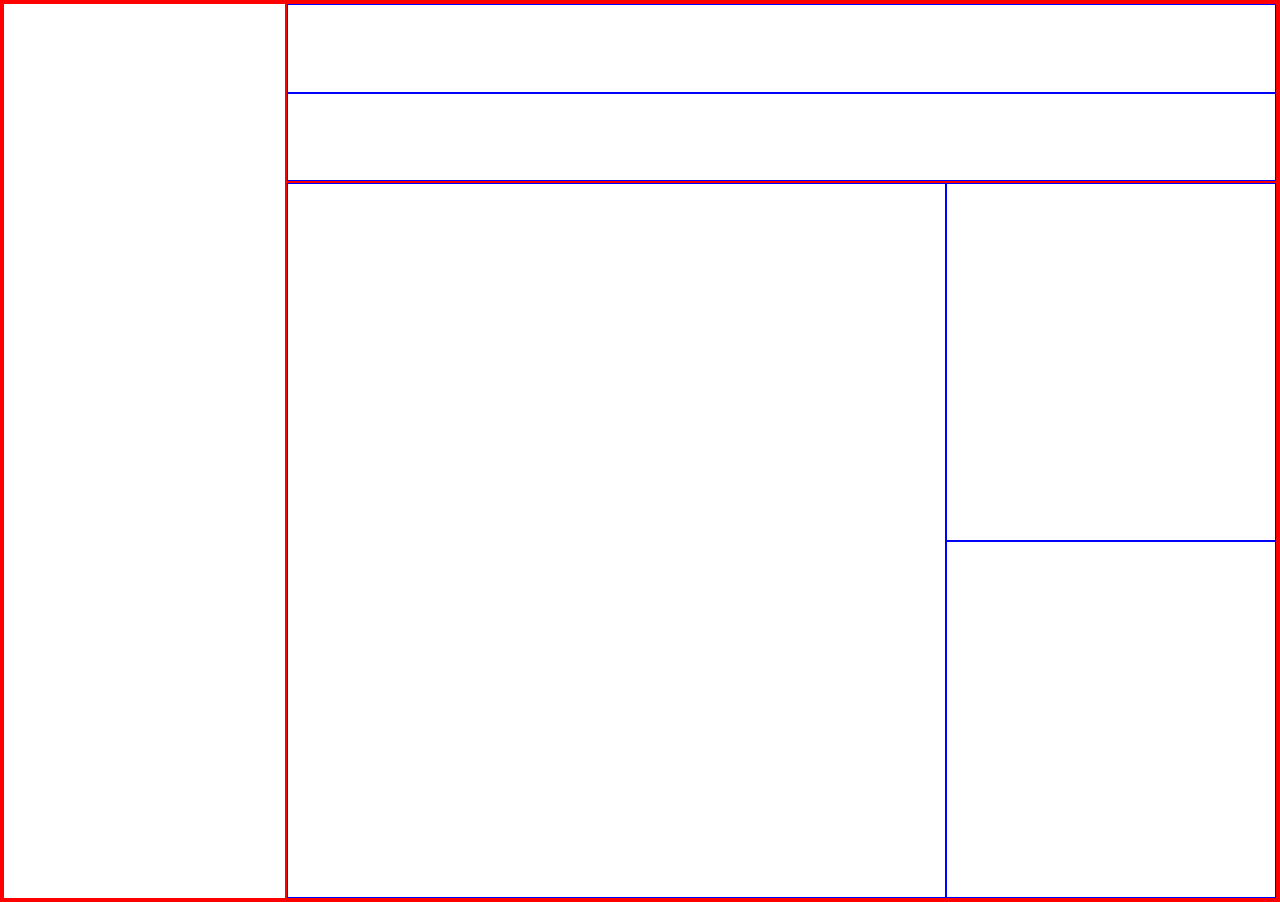
==== admin-dashboard/index.html @ 91fb395f "feat: Add subsections to the layout" ====
<!DOCTYPE html>
<html lang="en">
<head>
    <meta charset="UTF-8">
    <meta name="viewport" content="width=device-width, initial-scale=1.0">
    <title>Admin Dashboard</title>
    <link rel="stylesheet" href="styles.css">
</head>
<body>
    <div class="layout-container">
        <div class="sidebar"></div>
        
        <div class="header">
            <div class="topbar">

            </div>
            
            <div class="managing-panel">

            </div>
        </div>

        <div class="main-content">
            <div class="projects">

            </div>

            <div class="announcements">

            </div>

            <div class="trending">

            </div>
        </div>
    </div>
</body>
</html>
---- admin-dashboard/styles.css ----
body {
    box-sizing: border-box;
    height: 100vh;
}

*, *::before, *::after {
    margin: 0;
    padding: 0;
    box-sizing: inherit;
    border: 1px solid red;
}

.layout-container {
    height: 100%;
    
    display: grid;
    grid-template: 1fr 2fr 2fr / 2fr 7fr;
}

.layout-container > * > * {
    border: 1px solid blue;
}

.sidebar {
    grid-row: 1 / 4;
}

.header {
    grid-column: 2 / 3;
}



.main-content {
    grid-row: 2 / 4;

    display: grid;
    grid-template: 1fr 1fr / 2fr 1fr;
}

.main-content .projects {
    grid-row: 1 / 3;
}

.header {
    display: grid;
}
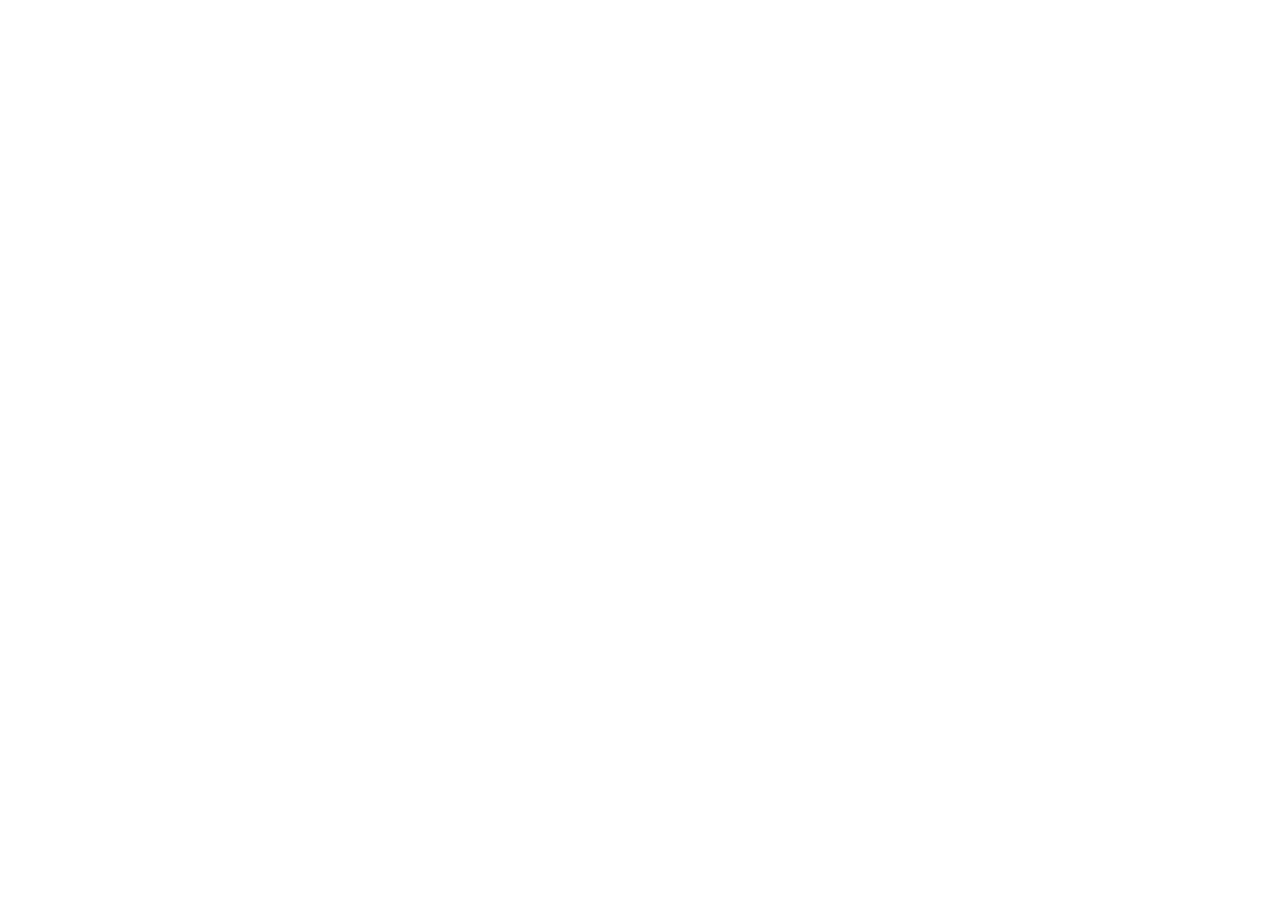
==== commit e5ed333b: "refactor: Change identation to 2 spaces" ====
--- a/admin-dashboard/index.html
+++ b/admin-dashboard/index.html
@@ -1,38 +1,41 @@
 <!DOCTYPE html>
 <html lang="en">
+
 <head>
-    <meta charset="UTF-8">
-    <meta name="viewport" content="width=device-width, initial-scale=1.0">
-    <title>Admin Dashboard</title>
-    <link rel="stylesheet" href="styles.css">
+  <meta charset="UTF-8">
+  <meta name="viewport" content="width=device-width, initial-scale=1.0">
+  <title>Admin Dashboard</title>
+  <link rel="stylesheet" href="styles.css">
 </head>
+
 <body>
-    <div class="layout-container">
-        <div class="sidebar"></div>
-        
-        <div class="header">
-            <div class="topbar">
+  <div class="layout-container">
+    <div class="sidebar"></div>
 
-            </div>
-            
-            <div class="managing-panel">
+    <div class="header">
+      <div class="topbar">
 
-            </div>
-        </div>
+      </div>
 
-        <div class="main-content">
-            <div class="projects">
+      <div class="managing-panel">
 
-            </div>
+      </div>
+    </div>
 
-            <div class="announcements">
+    <div class="main-content">
+      <div class="projects">
 
-            </div>
+      </div>
 
-            <div class="trending">
+      <div class="announcements">
 
-            </div>
-        </div>
+      </div>
+
+      <div class="trending">
+
+      </div>
     </div>
+  </div>
 </body>
+
 </html>
--- a/admin-dashboard/styles.css
+++ b/admin-dashboard/styles.css
@@ -1,48 +1,41 @@
 body {
-    box-sizing: border-box;
-    height: 100vh;
+  box-sizing: border-box;
+  height: 100vh;
 }
 
-*, *::before, *::after {
-    margin: 0;
-    padding: 0;
-    box-sizing: inherit;
-    border: 1px solid red;
+*,
+*::before,
+*::after {
+  margin: 0;
+  padding: 0;
+  box-sizing: inherit;
 }
 
 .layout-container {
-    height: 100%;
-    
-    display: grid;
-    grid-template: 1fr 2fr 2fr / 2fr 7fr;
-}
+  height: 100%;
 
-.layout-container > * > * {
-    border: 1px solid blue;
+  display: grid;
+  grid-template: 2fr 5fr 5fr / 2fr 7fr;
 }
 
 .sidebar {
-    grid-row: 1 / 4;
+  grid-row: 1 / 4;
 }
 
 .header {
-    grid-column: 2 / 3;
+  grid-column: 2 / 3;
+  display: grid;
 }
 
 
 
 .main-content {
-    grid-row: 2 / 4;
+  grid-row: 2 / 4;
 
-    display: grid;
-    grid-template: 1fr 1fr / 2fr 1fr;
+  display: grid;
+  grid-template: 1fr 1fr / 5fr 2fr;
 }
 
 .main-content .projects {
-    grid-row: 1 / 3;
-}
-
-.header {
-    display: grid;
-}
-
+  grid-row: 1 / 3;
+}
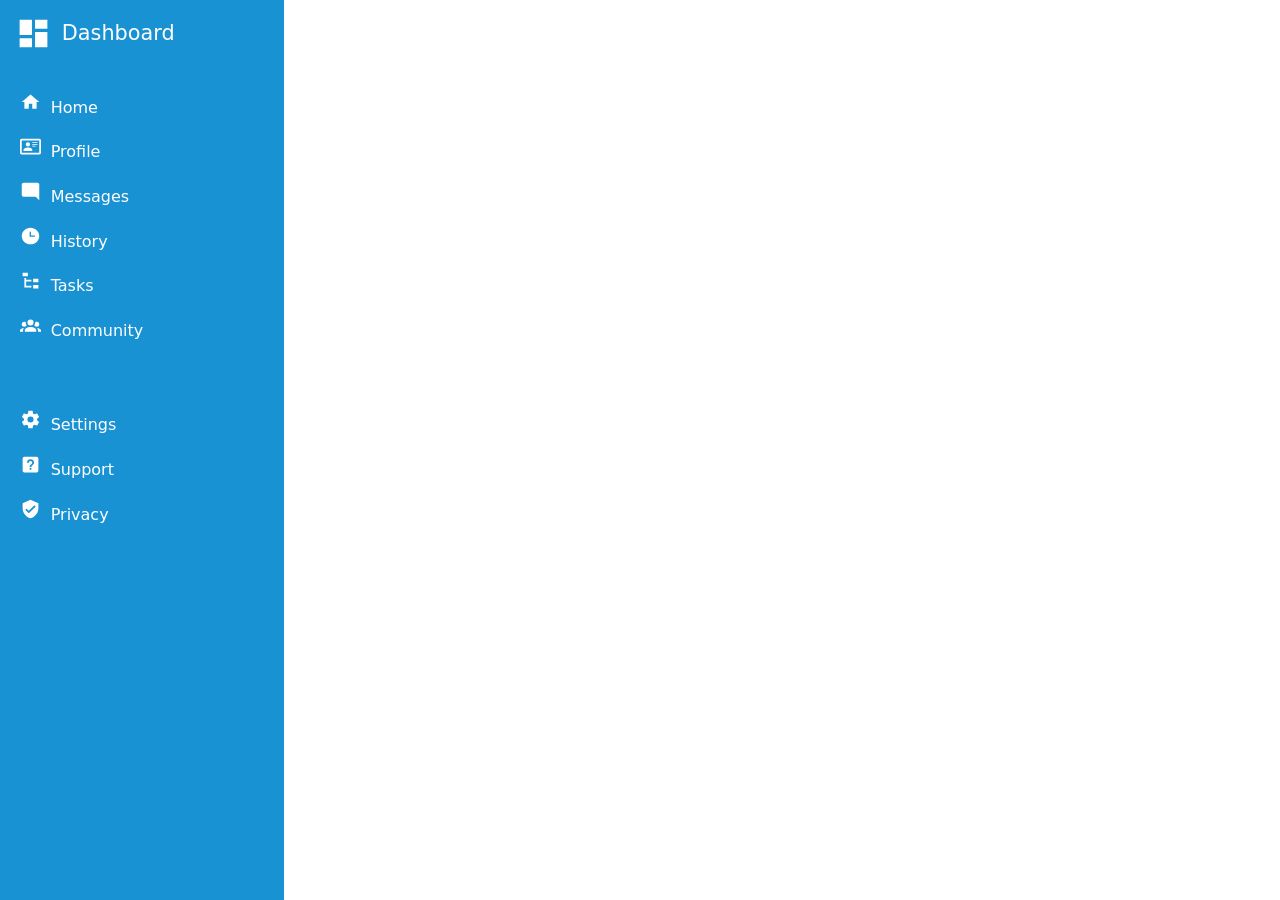
==== commit 0372493d: "feat: Add and style the sidebar" ====
--- a/admin-dashboard/index.html
+++ b/admin-dashboard/index.html
@@ -10,7 +10,59 @@
 
 <body>
   <div class="layout-container">
-    <div class="sidebar"></div>
+    <nav class="sidebar">
+      <p class="dashboard-title">
+        <img class="icon" src="img/sidebar/dashboard.svg" alt="Icon of a dashboard">
+        <span>Dashboard</span>
+      </p>
+      
+      <div class="navlinks">
+        <p class="item">
+          <img class="icon" src="img/sidebar/home.svg" alt="Home Icon">
+          <span>Home</span>
+        </p>
+
+        <p class="item">
+          <img class="icon" src="img/sidebar/identity.svg" alt="Identification icon">
+          <span>Profile</span>
+        </p>
+
+        <p class="item">
+          <img class="icon" src="img/sidebar/message.svg" alt="Message bubble Icon">
+          <span>Messages</span>
+        </p>
+
+        <p class="item">
+          <img class="icon" src="img/sidebar/clock.svg" alt="Clock icon">
+          <span>History</span>
+        </p>
+
+        <p class="item">
+          <img class="icon" src="img/sidebar/tasks.svg" alt="Tasks icon">
+          <span>Tasks</span>
+        </p>
+
+        <p class="item">
+          <img class="icon" src="img/sidebar/group.svg" alt="Group icon">
+          <span>Community</span>
+        </p>
+
+        <p class="item">
+          <img class="icon" src="img/sidebar/cog.svg" alt="Settings icon">
+          <span>Settings</span>
+        </p>
+
+        <p class="item">
+          <img class="icon" src="img/sidebar/help.svg" alt="Help icon">
+          <span>Support</span>
+        </p>
+
+        <p class="item">
+          <img class="icon" src="img/sidebar/shield-check.svg" alt="Privacy icon">
+          <span>Privacy</span>
+        </p>
+      </div>
+    </nav>
 
     <div class="header">
       <div class="topbar">
--- a/admin-dashboard/styles.css
+++ b/admin-dashboard/styles.css
@@ -1,6 +1,26 @@
+@font-face {
+    font-family: 'Roboto';
+    src: url('fonts/Roboto-Bold.woff2') format('woff2'),
+        url('fonts/Roboto-Bold.woff') format('woff');
+    font-weight: bold;
+    font-style: normal;
+    font-display: swap;
+}
+
+@font-face {
+    font-family: 'Roboto';
+    src: url('fonts/Roboto-Regular.woff2') format('woff2'),
+        url('fonts/Roboto-Regular.woff') format('woff');
+    font-weight: normal;
+    font-style: normal;
+    font-display: swap;
+}
+
 body {
   box-sizing: border-box;
   height: 100vh;
+
+  font-family: Roboto, system-ui, sans-serif;
 }
 
 *,
@@ -18,9 +38,58 @@
   grid-template: 2fr 5fr 5fr / 2fr 7fr;
 }
 
+
+
+
 .sidebar {
   grid-row: 1 / 4;
+
+  background-color: #1992d4;
+
+  padding: 15px;
+  color: #fff;
+  font-weight: 501;
 }
+
+.sidebar .dashboard-title {
+  width: 100%;
+  font-size: 1.3rem;
+  
+  display: flex;
+  align-items: center;
+  gap: 10px;
+
+  margin-bottom: 30px
+}
+
+.sidebar .dashboard-title .icon {
+  width: 2.3rem;
+}
+
+.sidebar .navlinks {
+  display: flex;
+  flex-direction: column;
+}
+
+.sidebar .item {
+  font-size: 1rem;
+  padding: 10px 0 10px 5px;
+}
+
+.sidebar .item > * {
+  vertical-align: center;
+}
+
+.sidebar .item .icon {
+  padding-right: 5px;
+
+  width: 1.6rem;
+}
+
+.sidebar .item:nth-last-child(4) {
+  margin-bottom: 50px;
+}
+
 
 .header {
   grid-column: 2 / 3;
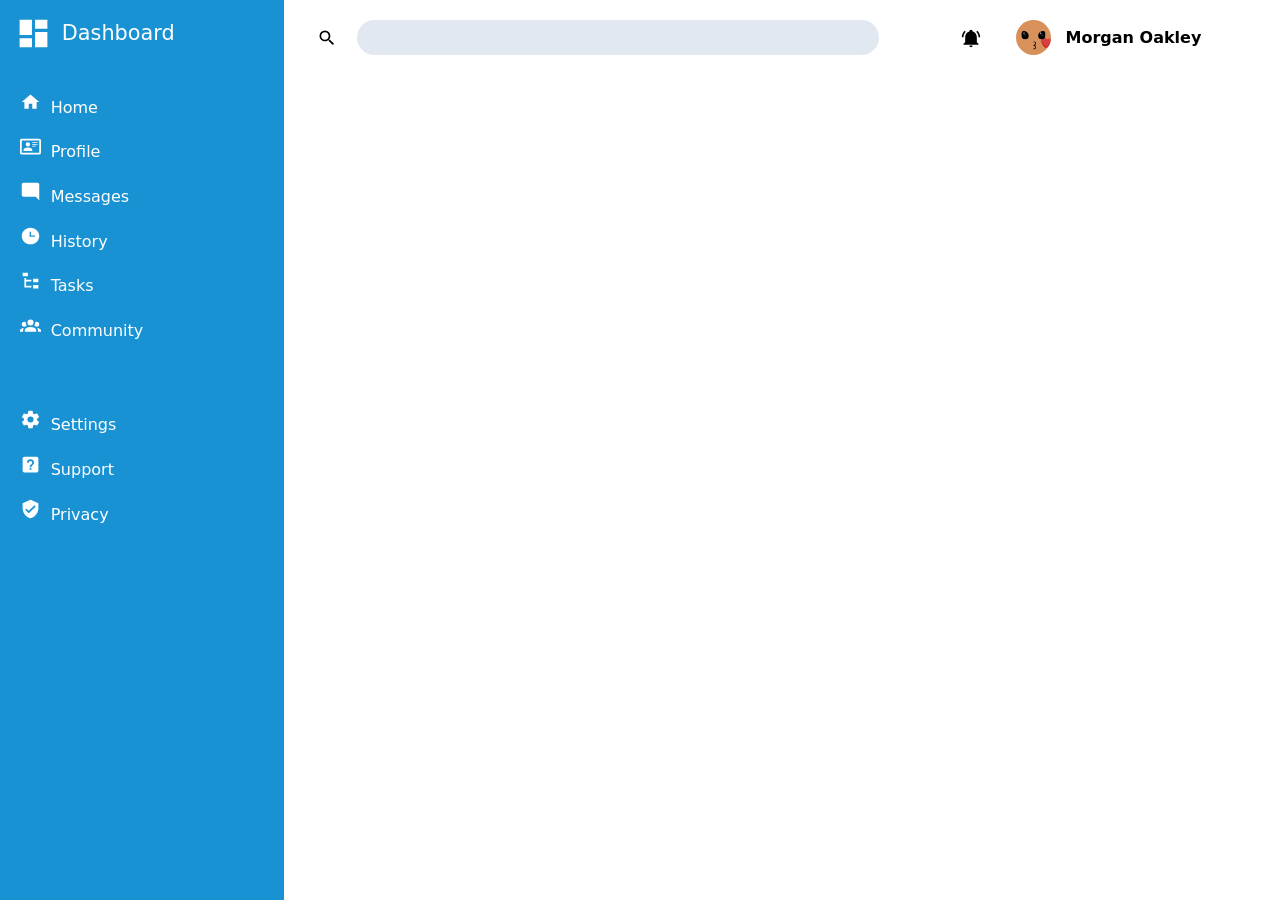
==== commit 5acb18d0: "feat: Add and style the topbar" ====
--- a/admin-dashboard/index.html
+++ b/admin-dashboard/index.html
@@ -1,3 +1,5 @@
+<!-- The avatar style Fun Emoji is a remix of: Fun Emoji Set by Davis Uche, licensed under CC BY 4.0 . -->
+
 <!DOCTYPE html>
 <html lang="en">
 
@@ -7,6 +9,7 @@
   <title>Admin Dashboard</title>
   <link rel="stylesheet" href="styles.css">
 </head>
+
 
 <body>
   <div class="layout-container">
@@ -66,7 +69,17 @@
 
     <div class="header">
       <div class="topbar">
+        <search class="search">
+          <img class="icon" src="img/header/magnify.svg" alt="Magnify icon">
+          <input type="search" name="search-input" id="search-input">
+        </search>
 
+        <img src="img/header/bell-ring.svg" alt="Notification's bell ring icon" class="notifications icon">
+
+        <div class="user-info">
+          <img src="img/fun-emoji/fun-emoji-1.svg" alt="User avatar" class="avatar">
+          <p class="username">Morgan Oakley</p>
+        </div>
       </div>
 
       <div class="managing-panel">
--- a/admin-dashboard/styles.css
+++ b/admin-dashboard/styles.css
@@ -29,6 +29,7 @@
   margin: 0;
   padding: 0;
   box-sizing: inherit;
+  /* border: 1px solid red; */
 }
 
 .layout-container {
@@ -90,10 +91,58 @@
   margin-bottom: 50px;
 }
 
+.avatar {
+  border-radius: 100%;
+}
+
 
 .header {
   grid-column: 2 / 3;
   display: grid;
+  grid-template-rows: 50% 50%;
+}
+
+.topbar {
+  display: grid;
+  grid-template-columns: 5fr 40px 2fr;
+  gap: 15px;
+  align-items: center;
+}
+
+.topbar .icon {
+  height: 20px;
+}
+
+.topbar .avatar {
+  width: 35px;
+}
+
+.topbar .user-info {
+  display: flex;
+  align-items: center;
+  gap: 15px;
+
+  font-weight: bold;
+}
+
+.search {
+  height: 55%;
+  display: flex;
+
+  gap: 20px;
+  align-items: center;
+
+  align-content: center;
+  padding: 0 10% 0 5%;
+}
+
+.search  input {
+  padding: 10px;
+  background-color: #e2e8f0;
+  border: 0;
+  border-radius: 50px;
+  height: 85%;
+  width: 100%;
 }
 
 
@@ -107,4 +156,5 @@
 
 .main-content .projects {
   grid-row: 1 / 3;
-}+}
+
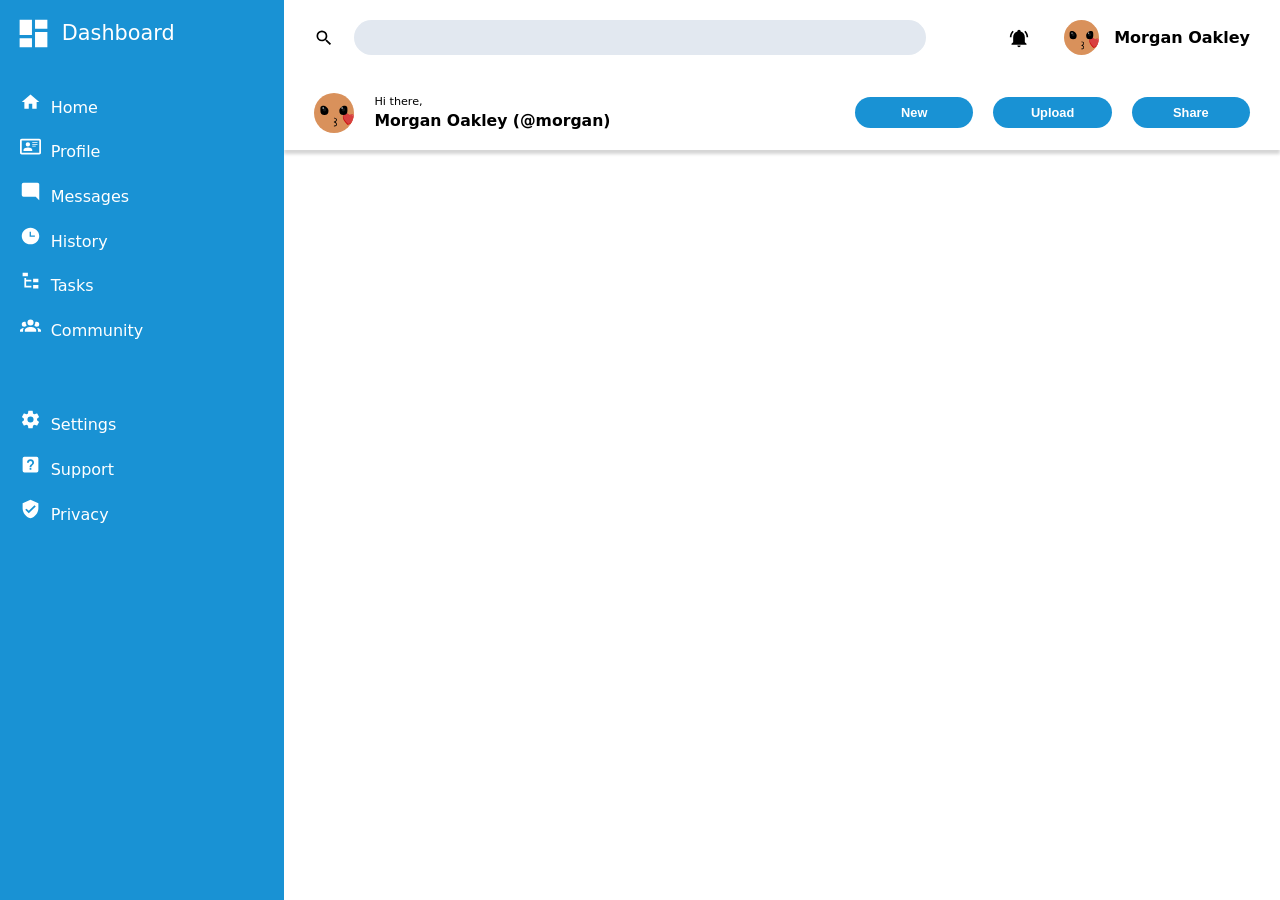
==== commit 8db53e72: "feat: Add and style managing section" ====
--- a/admin-dashboard/index.html
+++ b/admin-dashboard/index.html
@@ -83,7 +83,18 @@
       </div>
 
       <div class="managing-panel">
+        <img src="img/fun-emoji/fun-emoji-1.svg" alt="User avatar" class="welcome-avatar avatar">
 
+        
+        <p class="welcome-text">Hi there, <span class="welcomer-name">Morgan Oakley (@morgan)</span></p>
+
+        <div class="manage-buttons">
+          <button class="manage-btn">New</button>
+          
+          <button class="manage-btn">Upload</button>
+          
+          <button class="manage-btn">Share</button>
+        </div>
       </div>
     </div>
 
--- a/admin-dashboard/styles.css
+++ b/admin-dashboard/styles.css
@@ -1,3 +1,7 @@
+:root {
+  --blue-color: #1992d4;
+}
+
 @font-face {
     font-family: 'Roboto';
     src: url('fonts/Roboto-Bold.woff2') format('woff2'),
@@ -45,7 +49,7 @@
 .sidebar {
   grid-row: 1 / 4;
 
-  background-color: #1992d4;
+  background-color: var(--blue-color);
 
   padding: 15px;
   color: #fff;
@@ -99,12 +103,16 @@
 .header {
   grid-column: 2 / 3;
   display: grid;
-  grid-template-rows: 50% 50%;
+  grid-template-rows: 1fr 1fr;
+}
+
+.header > * {
+  padding: 0 30px;
 }
 
 .topbar {
   display: grid;
-  grid-template-columns: 5fr 40px 2fr;
+  grid-template-columns: 5fr 40px max-content;
   gap: 15px;
   align-items: center;
 }
@@ -133,10 +141,10 @@
   align-items: center;
 
   align-content: center;
-  padding: 0 10% 0 5%;
-}
-
-.search  input {
+  padding-right: 10%;
+}
+
+.search input {
   padding: 10px;
   background-color: #e2e8f0;
   border: 0;
@@ -145,7 +153,54 @@
   width: 100%;
 }
 
-
+.welcome-avatar {
+  height: 40px;
+}
+
+.managing-panel {
+  display: grid;
+
+  grid-template-columns: min-content 7fr 6fr;
+  gap: 20px;
+  justify-content: space-between;
+  align-items: center;
+
+  box-shadow: 0 4px 3px #d6d6d6;
+  z-index: -1;
+}
+
+.welcomer {
+  display: flex;
+}
+
+.welcome-text {
+  font-size: 0.7rem;
+}
+
+.welcomer-name {
+  display: block;
+  font-weight: bold;
+  font-size: 1.4em;
+  padding-top: 3px;
+}
+
+.manage-buttons {
+  display: flex;
+  gap: 20px;
+  justify-content: space-between;
+}
+
+.manage-btn {
+  background-color: var(--blue-color);
+  padding: 8px 10px;
+  border: none;
+  flex: 1;
+  border-radius: 20px;
+
+  font-size: 0.8rem;
+  font-weight: bold;
+  color: #fff;
+}
 
 .main-content {
   grid-row: 2 / 4;
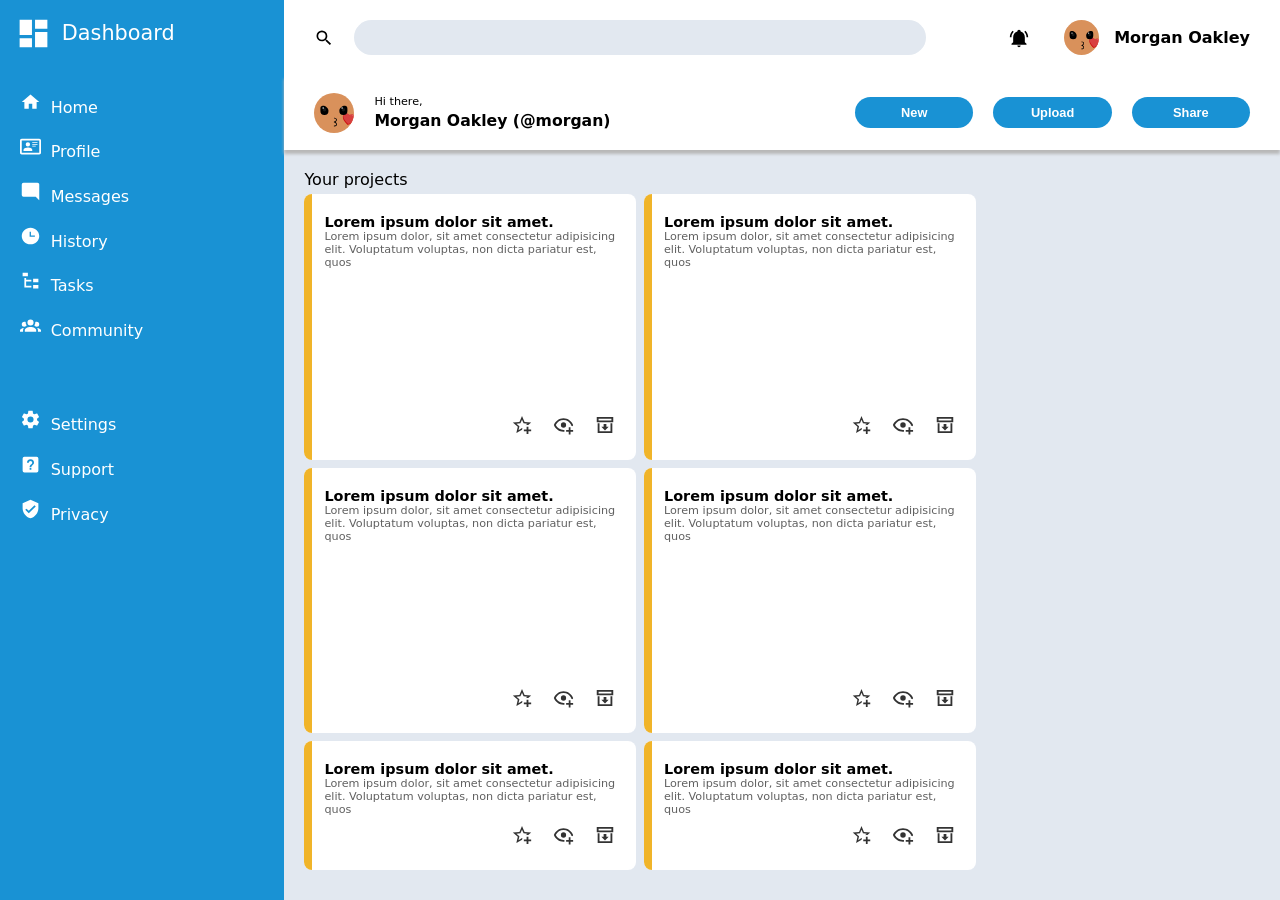
==== commit 70a1da0f: "feat: Add and style the projects section" ====
--- a/admin-dashboard/index.html
+++ b/admin-dashboard/index.html
@@ -86,7 +86,7 @@
         <img src="img/fun-emoji/fun-emoji-1.svg" alt="User avatar" class="welcome-avatar avatar">
 
         
-        <p class="welcome-text">Hi there, <span class="welcomer-name">Morgan Oakley (@morgan)</span></p>
+          <p class="welcome-text">Hi there, <span class="welcomer-name">Morgan Oakley (@morgan)</span></p>
 
         <div class="manage-buttons">
           <button class="manage-btn">New</button>
@@ -100,7 +100,99 @@
 
     <div class="main-content">
       <div class="projects">
-
+        <h2 class="projects-heading content-heading">Your projects</h2>
+        
+        <div class="projects-container">
+          <div class="card project">
+            <div class="project-info">
+              <p class="title">Lorem ipsum dolor sit amet.</p>
+
+              <p class="description">Lorem ipsum dolor, sit amet consectetur adipisicing elit. Voluptatum voluptas, non dicta pariatur est, quos </p>
+            </div>
+            <div class="project-options">
+              <img class="project-option" src="img/main-content/star-plus-outline.svg" alt="Outlined star icon">
+              
+              <img class="project-option" src="img/main-content/eye-plus-outline.svg" alt="Outlined eye icon">
+              
+              <img class="project-option" src="img/main-content/archive-arrow-outline.svg" alt="Archive icon">
+            </div>
+          </div>
+
+          <div class="card project">
+            <div class="project-info">
+              <p class="title">Lorem ipsum dolor sit amet.</p>
+
+              <p class="description">Lorem ipsum dolor, sit amet consectetur adipisicing elit. Voluptatum voluptas, non dicta pariatur est, quos </p>
+            </div>
+            <div class="project-options">
+              <img class="project-option" src="img/main-content/star-plus-outline.svg" alt="Outlined star icon">
+
+              <img class="project-option" src="img/main-content/eye-plus-outline.svg" alt="Outlined eye icon">
+
+              <img class="project-option" src="img/main-content/archive-arrow-outline.svg" alt="Archive icon">
+            </div>
+          </div>
+
+          <div class="card project">
+            <div class="project-info">
+              <p class="title">Lorem ipsum dolor sit amet.</p>
+
+              <p class="description">Lorem ipsum dolor, sit amet consectetur adipisicing elit. Voluptatum voluptas, non dicta pariatur est, quos </p>
+            </div>
+            <div class="project-options">
+              
+              <img class="project-option" src="img/main-content/star-plus-outline.svg" alt="Outlined star icon">
+              
+              <img class="project-option" src="img/main-content/eye-plus-outline.svg" alt="Outlined eye icon">
+              
+              <img class="project-option" src="img/main-content/archive-arrow-outline.svg" alt="Archive icon">
+            </div>
+          </div>
+
+          <div class="card project">
+            <div class="project-info">
+              <p class="title">Lorem ipsum dolor sit amet.</p>
+
+              <p class="description">Lorem ipsum dolor, sit amet consectetur adipisicing elit. Voluptatum voluptas, non dicta pariatur est, quos </p>
+            </div>
+            <div class="project-options">
+              <img class="project-option" src="img/main-content/star-plus-outline.svg" alt="Outlined star icon">
+
+              <img class="project-option" src="img/main-content/eye-plus-outline.svg" alt="Outlined eye icon">
+
+              <img class="project-option" src="img/main-content/archive-arrow-outline.svg" alt="Archive icon">
+            </div>
+          </div>
+
+          <div class="card project">
+            <div class="project-info">
+              <p class="title">Lorem ipsum dolor sit amet.</p>
+
+              <p class="description">Lorem ipsum dolor, sit amet consectetur adipisicing elit. Voluptatum voluptas, non dicta pariatur est, quos </p>
+            </div>
+            <div class="project-options">
+              <img class="project-option" src="img/main-content/star-plus-outline.svg" alt="Outlined star icon">
+              <img class="project-option" src="img/main-content/eye-plus-outline.svg" alt="Outlined eye icon">
+              <img class="project-option" src="img/main-content/archive-arrow-outline.svg" alt="Archive icon">
+            </div>
+          </div>
+
+          <div class="card project">
+            <div class="project-info">
+              <p class="title">Lorem ipsum dolor sit amet.</p>
+
+              <p class="description">Lorem ipsum dolor, sit amet consectetur adipisicing elit. Voluptatum voluptas, non dicta pariatur est, quos </p>
+            </div>
+
+            <div class="project-options">
+              <img class="project-option" src="img/main-content/star-plus-outline.svg" alt="Outlined star icon">
+              
+              <img class="project-option" src="img/main-content/eye-plus-outline.svg" alt="Outlined eye icon">
+              
+              <img class="project-option" src="img/main-content/archive-arrow-outline.svg" alt="Archive icon">
+            </div>
+          </div>
+        </div>
       </div>
 
       <div class="announcements">
--- a/admin-dashboard/styles.css
+++ b/admin-dashboard/styles.css
@@ -3,21 +3,21 @@
 }
 
 @font-face {
-    font-family: 'Roboto';
-    src: url('fonts/Roboto-Bold.woff2') format('woff2'),
-        url('fonts/Roboto-Bold.woff') format('woff');
-    font-weight: bold;
-    font-style: normal;
-    font-display: swap;
+  font-family: 'Roboto';
+  src: url('fonts/Roboto-Bold.woff2') format('woff2'),
+    url('fonts/Roboto-Bold.woff') format('woff');
+  font-weight: bold;
+  font-style: normal;
+  font-display: swap;
 }
 
 @font-face {
-    font-family: 'Roboto';
-    src: url('fonts/Roboto-Regular.woff2') format('woff2'),
-        url('fonts/Roboto-Regular.woff') format('woff');
-    font-weight: normal;
-    font-style: normal;
-    font-display: swap;
+  font-family: 'Roboto';
+  src: url('fonts/Roboto-Regular.woff2') format('woff2'),
+    url('fonts/Roboto-Regular.woff') format('woff');
+  font-weight: normal;
+  font-style: normal;
+  font-display: swap;
 }
 
 body {
@@ -54,12 +54,14 @@
   padding: 15px;
   color: #fff;
   font-weight: 501;
+
+  z-index: 0;
 }
 
 .sidebar .dashboard-title {
   width: 100%;
   font-size: 1.3rem;
-  
+
   display: flex;
   align-items: center;
   gap: 10px;
@@ -81,7 +83,7 @@
   padding: 10px 0 10px 5px;
 }
 
-.sidebar .item > * {
+.sidebar .item>* {
   vertical-align: center;
 }
 
@@ -106,7 +108,7 @@
   grid-template-rows: 1fr 1fr;
 }
 
-.header > * {
+.header>* {
   padding: 0 30px;
 }
 
@@ -165,8 +167,8 @@
   justify-content: space-between;
   align-items: center;
 
-  box-shadow: 0 4px 3px #d6d6d6;
-  z-index: -1;
+  box-shadow: 0 4px 3px #b8b8b8;
+  z-index: 1;
 }
 
 .welcomer {
@@ -207,9 +209,75 @@
 
   display: grid;
   grid-template: 1fr 1fr / 5fr 2fr;
+
+  background-color: #e2e8f0;
 }
 
 .main-content .projects {
   grid-row: 1 / 3;
-}
-
+
+  display: grid;
+  grid-template-rows: min-content 1fr;
+  gap: 5px;
+
+  padding: 20px 20px 30px 20px;
+}
+
+.content-heading {
+  font-size: 1rem;
+  font-weight: 500;
+}
+
+.projects-container {
+  display: grid;
+  grid-template: repeat(2, 1fr) / repeat(auto-fit, minmax(300px, 1fr));
+
+  gap: 8px;
+}
+
+.card {
+  background-color: #fff;
+  border-radius: 8px;
+}
+
+.project.card {
+  position: relative;
+  padding: 20px;
+
+  display: grid;
+  gap: 4px;
+
+  grid-template-rows: 1fr 30px;
+}
+
+.project.card::after {
+  position: absolute;
+  top: 0;
+  left: 0;
+  background-color: #f0b429;
+  border-top-left-radius: inherit;
+  border-bottom-left-radius: inherit;
+  width: 8px;
+  height: 100%;
+  content: "";
+}
+
+.project-options {
+  display: flex;
+  justify-content: end;
+  gap: 20px;
+}
+
+.project-info .title {
+  font-weight: bold;
+  font-size: 0.9rem;
+}
+
+.project-info .description {
+  font-size: 0.7rem;
+  color: rgb(96, 96, 96);
+}
+
+.project-option {
+  width: 1.35rem;
+}
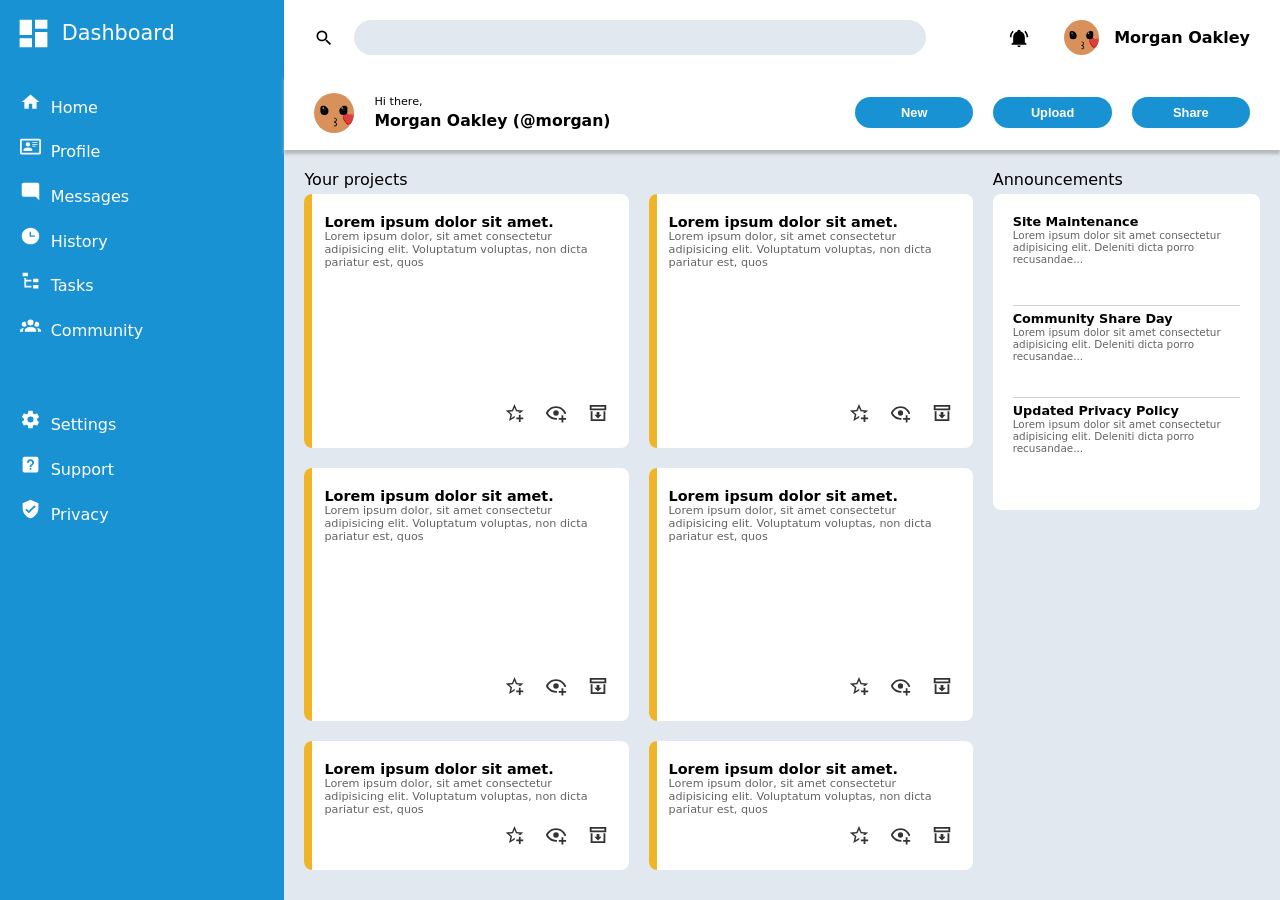
==== commit 05ebda38: "feat: Add and style the announcements section" ====
--- a/admin-dashboard/index.html
+++ b/admin-dashboard/index.html
@@ -101,7 +101,7 @@
     <div class="main-content">
       <div class="projects">
         <h2 class="projects-heading content-heading">Your projects</h2>
-        
+
         <div class="projects-container">
           <div class="card project">
             <div class="project-info">
@@ -196,7 +196,27 @@
       </div>
 
       <div class="announcements">
-
+        <h2 class="announcements-heading content-heading">Announcements</h2>
+
+        <div class="card announcements-card">
+          <div class="announcement">
+            <div class="title">Site Maintenance</div>
+
+            <div class="content">Lorem ipsum dolor sit amet consectetur adipisicing elit. Deleniti dicta porro recusandae...</div>
+          </div>
+
+          <div class="announcement">
+            <div class="title">Community Share Day</div>
+
+            <div class="content">Lorem ipsum dolor sit amet consectetur adipisicing elit. Deleniti dicta porro recusandae...</div>
+          </div>
+
+          <div class="announcement">
+            <div class="title">Updated Privacy Policy</div>
+
+            <div class="content">Lorem ipsum dolor sit amet consectetur adipisicing elit. Deleniti dicta porro recusandae...</div>
+          </div>
+        </div>
       </div>
 
       <div class="trending">
--- a/admin-dashboard/styles.css
+++ b/admin-dashboard/styles.css
@@ -209,18 +209,23 @@
 
   display: grid;
   grid-template: 1fr 1fr / 5fr 2fr;
+  gap: 20px;
 
   background-color: #e2e8f0;
-}
-
-.main-content .projects {
+
+  padding: 20px 20px 30px 20px;
+}
+
+.projects {
   grid-row: 1 / 3;
-
+}
+
+.projects,
+.announcements,
+.trending {
   display: grid;
   grid-template-rows: min-content 1fr;
   gap: 5px;
-
-  padding: 20px 20px 30px 20px;
 }
 
 .content-heading {
@@ -232,17 +237,18 @@
   display: grid;
   grid-template: repeat(2, 1fr) / repeat(auto-fit, minmax(300px, 1fr));
 
-  gap: 8px;
+  gap: 20px;
 }
 
 .card {
   background-color: #fff;
   border-radius: 8px;
+
+  padding: 20px;
 }
 
 .project.card {
   position: relative;
-  padding: 20px;
 
   display: grid;
   gap: 4px;
@@ -268,6 +274,10 @@
   gap: 20px;
 }
 
+.title {
+  font-weight: bold;
+}
+
 .project-info .title {
   font-weight: bold;
   font-size: 0.9rem;
@@ -275,9 +285,35 @@
 
 .project-info .description {
   font-size: 0.7rem;
-  color: rgb(96, 96, 96);
+  color: #636363;
 }
 
 .project-option {
   width: 1.35rem;
+}
+
+.announcements-card {
+  display: grid;
+  grid-template-rows: repeat(3, 1fr);
+}
+
+.announcement:not(.announcement:nth-last-child(1)) {
+  border-bottom: 1px solid #d2d2d2;
+  padding-bottom: 5px;
+}
+
+.announcement:not(.announcement:nth-child(1)) {
+  padding-top: 5px;
+}
+
+.announcement .title {
+  font-size: 0.8rem;
+}
+
+.announcement .content {
+  font-size: 0.65rem;
+  color: #636363;
+
+  text-overflow: ellipsis;
+  overflow: hidden;
 }
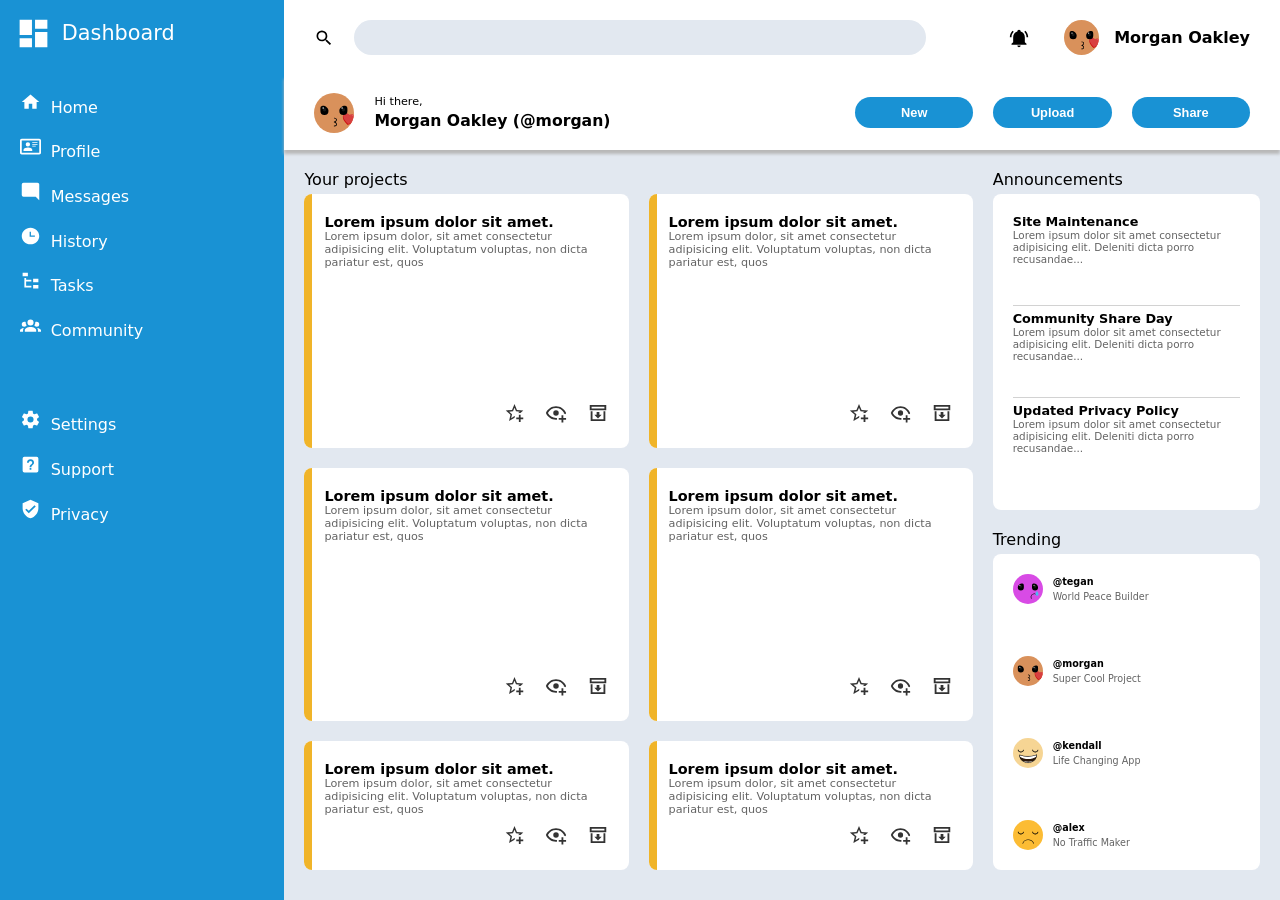
==== commit 73e7e194: "feat: Add and style the trending section" ====
--- a/admin-dashboard/index.html
+++ b/admin-dashboard/index.html
@@ -220,7 +220,31 @@
       </div>
 
       <div class="trending">
-
+        <h2 class="trending-heading content-heading">Trending</h2>
+
+        <div class="card trending-card">
+          <div class="user">
+            <img src="img/fun-emoji/fun-emoji-2.svg" class="avatar">
+
+            <div class="username">@tegan</div>
+            <div class="display-name">World Peace Builder</div>
+          </div>
+          <div class="user">
+            <img src="img/fun-emoji/fun-emoji-1.svg" class="avatar">
+            <div class="username">@morgan</div>
+            <div class="display-name">Super Cool Project</div>
+          </div>
+          <div class="user">
+            <img src="img/fun-emoji/fun-emoji-3.svg" class="avatar">
+            <div class="username">@kendall</div>
+            <div class="display-name">Life Changing App</div>
+          </div>
+          <div class="user">
+            <img src="img/fun-emoji/fun-emoji-4.svg" class="avatar">
+            <div class="username">@alex</div>
+            <div class="display-name">No Traffic Maker</div>
+          </div>
+        </div>
       </div>
     </div>
   </div>
--- a/admin-dashboard/styles.css
+++ b/admin-dashboard/styles.css
@@ -316,4 +316,35 @@
 
   text-overflow: ellipsis;
   overflow: hidden;
+}
+
+.trending-card {
+  display: flex;
+  flex-direction: column;
+  justify-content: space-between;
+
+  gap: 5px;
+}
+
+.user {
+  display: grid;
+  grid-template: 1fr 1fr / min-content 3fr;
+  gap: 0 10px;
+
+  align-items: center;
+}
+
+.user .avatar {
+  width: 30px;
+  grid-row: 1 / 3;
+}
+
+.user .username {
+  font-size: 0.6rem;
+  font-weight: 600;
+}
+
+.user .display-name {
+  color: #636363;
+  font-size: 0.6rem;
 }
